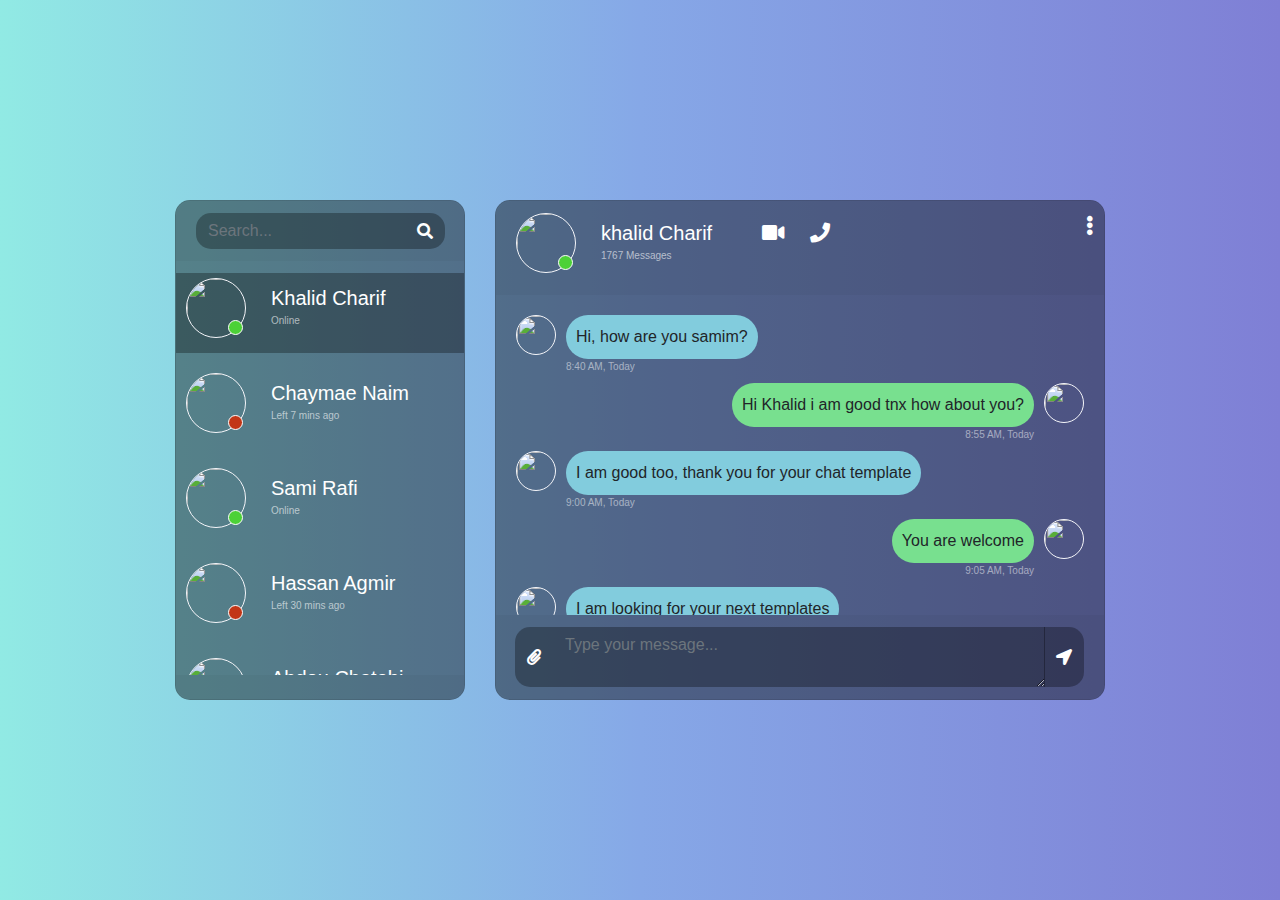
==== chat.html @ c2d8a464 "last modi" ====
<!DOCTYPE html>
<html>
	<head>
		<title>Chat</title>
		<!-- Bootstrap -->
		<link rel="stylesheet" href="https://stackpath.bootstrapcdn.com/bootstrap/4.1.3/css/bootstrap.min.css" >
		<!-- Font awesome -->
		<link rel="stylesheet" href="https://use.fontawesome.com/releases/v5.5.0/css/all.css" >
		<!-- CSS -->
		<link rel="stylesheet" type="text/css" href="chat.css">
	</head>
	<body>
		<div class="container-fluid h-100">
			<div class="row justify-content-center h-100">
				<div class="col-md-4 col-xl-3 chat"><div class="card mb-sm-3 mb-md-0 contacts_card">
					<div class="card-header">
						<div class="input-group">
							<input type="text" placeholder="Search..." name="" class="form-control search">
							<div class="input-group-prepend">
								<span class="input-group-text search_btn"><i class="fas fa-search"></i></span>
							</div>
						</div>
					</div>
					<div class="card-body contacts_body">
						<ui class="contacts">
						<li class="active">
							<div class="d-flex bd-highlight">
								<div class="img_cont">
									<img src="https://static.turbosquid.com/Preview/001292/481/WV/_D.jpg" class="rounded-circle user_img">
									<span class="online_icon"></span>
								</div>
								<div class="user_info">
									<span>Khalid Charif</span>
									<p>Online</p>
								</div>
							</div>
						</li>
						<li>
							<div class="d-flex bd-highlight">
								<div class="img_cont">
									<img src="https://2.bp.blogspot.com/-8ytYF7cfPkQ/WkPe1-rtrcI/AAAAAAAAGqU/FGfTDVgkcIwmOTtjLka51vineFBExJuSACLcBGAs/s320/31.jpg" class="rounded-circle user_img">
									<span class="online_icon offline"></span>
								</div>
								<div class="user_info">
									<span>Chaymae Naim</span>
									<p>Left 7 mins ago</p>
								</div>
							</div>
						</li>
						<li>
							<div class="d-flex bd-highlight">
								<div class="img_cont">
									<img src="https://i.pinimg.com/originals/ac/b9/90/acb990190ca1ddbb9b20db303375bb58.jpg" class="rounded-circle user_img">
									<span class="online_icon"></span>
								</div>
								<div class="user_info">
									<span>Sami Rafi</span>
									<p>Online</p>
								</div>
							</div>
						</li>
						<li>
							<div class="d-flex bd-highlight">
								<div class="img_cont">
									<img src="https://avatars.hsoubcdn.com/ed57f9e6329993084a436b89498b6088?s=256" class="rounded-circle user_img">
									<span class="online_icon offline"></span>
								</div>
								<div class="user_info">
									<span>Hassan Agmir</span>
									<p>Left 30 mins ago</p>
								</div>
							</div>
						</li>
						<li>
							<div class="d-flex bd-highlight">
								<div class="img_cont">
									<img src="https://static.turbosquid.com/Preview/001214/650/2V/boy-cartoon-3D-model_D.jpg" class="rounded-circle user_img">
									<span class="online_icon offline"></span>
								</div>
								<div class="user_info">
									<span>Abdou Chatabi</span>
									<p>Left 50 mins ago</p>
								</div>
							</div>
						</li>
						</ui>
					</div>
					<div class="card-footer"></div>
				</div></div>
				<div class="col-md-8 col-xl-6 chat">
					<div class="card">
						<div class="card-header msg_head">
							<div class="d-flex bd-highlight">
								<div class="img_cont">
									<img src="https://static.turbosquid.com/Preview/001292/481/WV/_D.jpg" class="rounded-circle user_img">
									<span class="online_icon"></span>
								</div>
								<div class="user_info">
									<span>khalid Charif</span>
									<p>1767 Messages</p>
								</div>
								<div class="video_cam">
									<span><i class="fas fa-video"></i></span>
									<span><i class="fas fa-phone"></i></span>
								</div>
							</div>
							<span id="action_menu_btn"><i class="fas fa-ellipsis-v"></i></span>
							<div class="action_menu">
								<ul>
									<li><i class="fas fa-user-circle"></i> View profile</li>
									<li><i class="fas fa-users"></i> Add to close friends</li>
									<li><i class="fas fa-plus"></i> Add to group</li>
									<li><i class="fas fa-ban"></i> Block</li>
								</ul>
							</div>
						</div>
						<div class="card-body msg_card_body">
							<div class="d-flex justify-content-start mb-4">
								<div class="img_cont_msg">
									<img src="https://static.turbosquid.com/Preview/001292/481/WV/_D.jpg" class="rounded-circle user_img_msg">
								</div>
								<div class="msg_cotainer">
									Hi, how are you samim?
									<span class="msg_time">8:40 AM, Today</span>
								</div>
							</div>
							<div class="d-flex justify-content-end mb-4">
								<div class="msg_cotainer_send">
									Hi Khalid i am good tnx how about you?
									<span class="msg_time_send">8:55 AM, Today</span>
								</div>
								<div class="img_cont_msg">
							<img src="https://avatars.hsoubcdn.com/ed57f9e6329993084a436b89498b6088?s=256" class="rounded-circle user_img_msg">
								</div>
							</div>
							<div class="d-flex justify-content-start mb-4">
								<div class="img_cont_msg">
									<img src="https://static.turbosquid.com/Preview/001292/481/WV/_D.jpg" class="rounded-circle user_img_msg">
								</div>
								<div class="msg_cotainer">
									I am good too, thank you for your chat template
									<span class="msg_time">9:00 AM, Today</span>
								</div>
							</div>
							<div class="d-flex justify-content-end mb-4">
								<div class="msg_cotainer_send">
									You are welcome
									<span class="msg_time_send">9:05 AM, Today</span>
								</div>
								<div class="img_cont_msg">
							<img src="https://avatars.hsoubcdn.com/ed57f9e6329993084a436b89498b6088?s=256" class="rounded-circle user_img_msg">
								</div>
							</div>
							<div class="d-flex justify-content-start mb-4">
								<div class="img_cont_msg">
									<img src="https://static.turbosquid.com/Preview/001292/481/WV/_D.jpg" class="rounded-circle user_img_msg">
								</div>
								<div class="msg_cotainer">
									I am looking for your next templates
									<span class="msg_time">9:07 AM, Today</span>
								</div>
							</div>
							<div class="d-flex justify-content-end mb-4">
								<div class="msg_cotainer_send">
									Ok, thank you have a good day
									<span class="msg_time_send">9:10 AM, Today</span>
								</div>
								<div class="img_cont_msg">
						<img src="https://avatars.hsoubcdn.com/ed57f9e6329993084a436b89498b6088?s=256" class="rounded-circle user_img_msg">
								</div>
							</div>
							<div class="d-flex justify-content-start mb-4">
								<div class="img_cont_msg">
									<img src="https://static.turbosquid.com/Preview/001292/481/WV/_D.jpg" class="rounded-circle user_img_msg">
								</div>
								<div class="msg_cotainer">
									Bye, see you
									<span class="msg_time">9:12 AM, Today</span>
								</div>
							</div>
						</div>
						<div class="card-footer">
							<div class="input-group">
								<div class="input-group-append">
									<span class="input-group-text attach_btn"><i class="fas fa-paperclip"></i></span>
								</div>
								<textarea name="" class="form-control type_msg" placeholder="Type your message..."></textarea>
								<div class="input-group-append">
									<span class="input-group-text send_btn"><i class="fas fa-location-arrow"></i></span>
								</div>
							</div>
						</div>
					</div>
				</div>
			</div>
		</div>
	<!-- JQuery -->
	<script src="https://ajax.googleapis.com/ajax/libs/jquery/3.3.1/jquery.min.js"></script>
	<script type="text/javascript" src="chat.js"></script>
	</body>
</html>
---- chat.css ----
body,
html {
	height: 100%;
	margin: 0;
	background: #7F7FD5;
	background: -webkit-linear-gradient(to right, #91EAE4, #86A8E7, #7F7FD5);
	background: linear-gradient(to right, #91EAE4, #86A8E7, #7F7FD5);
}

.chat {
	margin-top: auto;
	margin-bottom: auto;
}

.card {
	height: 500px;
	border-radius: 15px !important;
	background-color: rgba(0, 0, 0, 0.4) !important;
}

.contacts_body {
	padding: 0.75rem 0 !important;
	overflow-y: auto;
	white-space: nowrap;
}

.msg_card_body {
	overflow-y: auto;
}

.card-header {
	border-radius: 15px 15px 0 0 !important;
	border-bottom: 0 !important;
}

.card-footer {
	border-radius: 0 0 15px 15px !important;
	border-top: 0 !important;
}

.container {
	align-content: center;
}

.search {
	border-radius: 15px 0 0 15px !important;
	background-color: rgba(0, 0, 0, 0.3) !important;
	border: 0 !important;
	color: white !important;
}

.search:focus {
	box-shadow: none !important;
	outline: 0px !important;
}

.type_msg {
	background-color: rgba(0, 0, 0, 0.3) !important;
	border: 0 !important;
	color: white !important;
	height: 60px !important;
	overflow-y: auto;
}

.type_msg:focus {
	box-shadow: none !important;
	outline: 0px !important;
}

.attach_btn {
	border-radius: 15px 0 0 15px !important;
	background-color: rgba(0, 0, 0, 0.3) !important;
	border: 0 !important;
	color: white !important;
	cursor: pointer;
}

.send_btn {
	border-radius: 0 15px 15px 0 !important;
	background-color: rgba(0, 0, 0, 0.3) !important;
	border: 0 !important;
	color: white !important;
	cursor: pointer;
}

.search_btn {
	border-radius: 0 15px 15px 0 !important;
	background-color: rgba(0, 0, 0, 0.3) !important;
	border: 0 !important;
	color: white !important;
	cursor: pointer;
}

.contacts {
	list-style: none;
	padding: 0;
}

.contacts li {
	width: 100% !important;
	padding: 5px 10px;
	margin-bottom: 15px !important;
}

.active {
	background-color: rgba(0, 0, 0, 0.3);
}

.user_img {
	height: 60px;
	width: 60px;
	border: 1.5px solid #f5f6fa;
}

.user_img_msg {
	height: 40px;
	width: 40px;
	border: 1.5px solid #f5f6fa;
}

.img_cont {
	position: relative;
	height: 70px;
	width: 70px;
}

.img_cont_msg {
	height: 40px;
	width: 40px;
}

.online_icon {
	position: absolute;
	height: 15px;
	width: 15px;
	background-color: #4cd137;
	border-radius: 50%;
	bottom: 13px;
	right: 13px;
	border: 1.5px solid white;
}

.offline {
	background-color: #c23616 !important;
}

.user_info {
	margin-top: auto;
	margin-bottom: auto;
	margin-left: 15px;
}

.user_info span {
	font-size: 20px;
	color: white;
}

.user_info p {
	font-size: 10px;
	color: rgba(255, 255, 255, 0.6);
}

.video_cam {
	margin-left: 50px;
	margin-top: 5px;
}

.video_cam span {
	color: white;
	font-size: 20px;
	cursor: pointer;
	margin-right: 20px;
}

.msg_cotainer {
	margin-top: auto;
	margin-bottom: auto;
	margin-left: 10px;
	border-radius: 25px;
	background-color: #82ccdd;
	padding: 10px;
	position: relative;
}

.msg_cotainer_send {
	margin-top: auto;
	margin-bottom: auto;
	margin-right: 10px;
	border-radius: 25px;
	background-color: #78e08f;
	padding: 10px;
	position: relative;
}

.msg_time {
	position: absolute;
	left: 0;
	bottom: -15px;
	color: rgba(255, 255, 255, 0.5);
	font-size: 10px;
}

.msg_time_send {
	position: absolute;
	right: 0;
	bottom: -15px;
	color: rgba(255, 255, 255, 0.5);
	font-size: 10px;
}

.msg_head {
	position: relative;
}

#action_menu_btn {
	position: absolute;
	right: 10px;
	top: 10px;
	color: white;
	cursor: pointer;
	font-size: 20px;
}

.action_menu {
	z-index: 1;
	position: absolute;
	padding: 15px 0;
	background-color: rgba(0, 0, 0, 0.5);
	color: white;
	border-radius: 15px;
	top: 30px;
	right: 15px;
	display: none;
}

.action_menu ul {
	list-style: none;
	padding: 0;
	margin: 0;
}

.action_menu ul li {
	width: 100%;
	padding: 10px 15px;
	margin-bottom: 5px;
}

.action_menu ul li i {
	padding-right: 10px;
}

.action_menu ul li:hover {
	cursor: pointer;
	background-color: rgba(0, 0, 0, 0.2);
}


/* width */

::-webkit-scrollbar {
	width: 10px;
}


/* Track */

::-webkit-scrollbar-track {
	background: #f1f1f1;
}


/* Handle */

::-webkit-scrollbar-thumb {
	background: #888;
}


/* Handle on hover */

::-webkit-scrollbar-thumb:hover {
	background: #555;
}

@media(max-width: 576px) {
	.contacts_card {
		margin-bottom: 15px !important;
	}
}
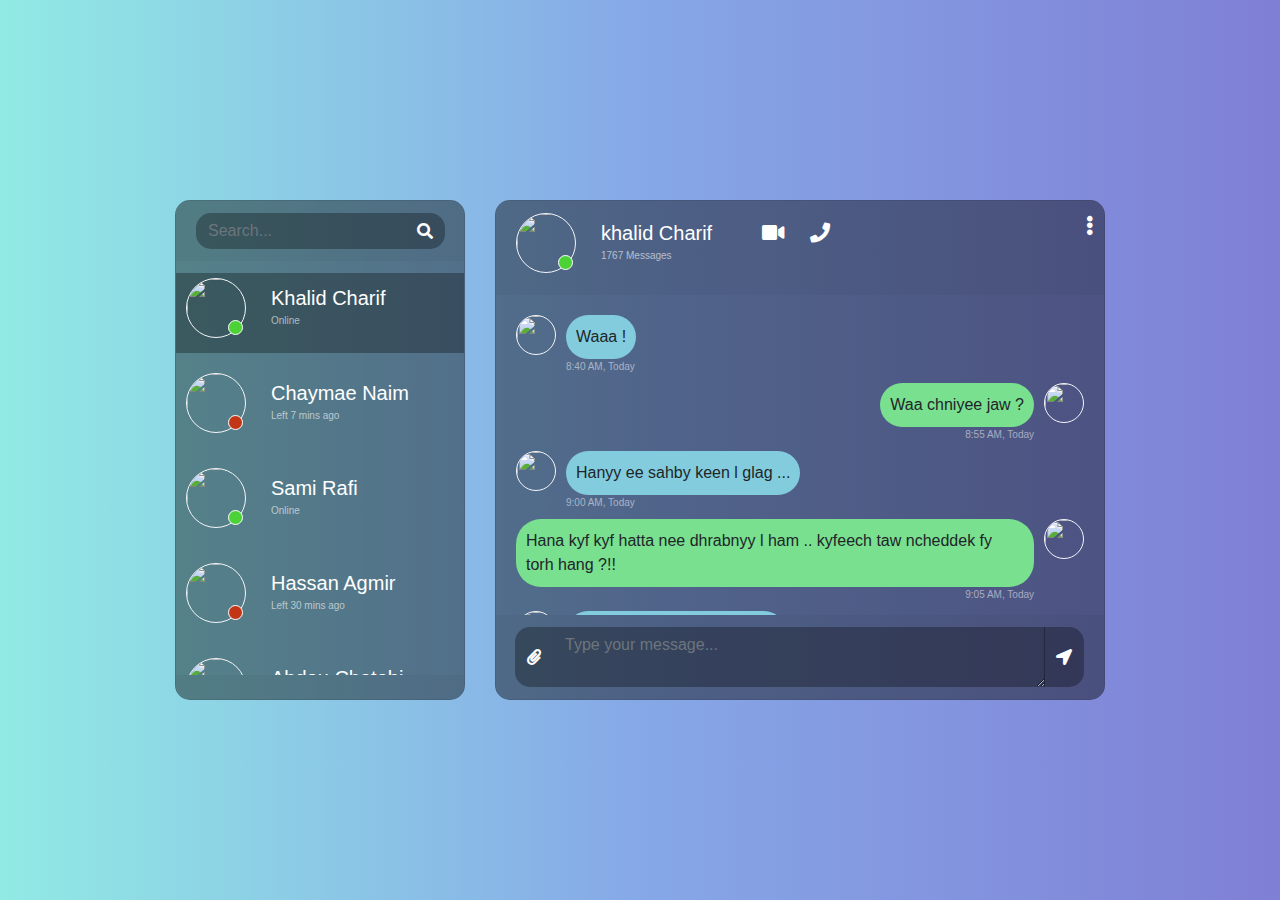
==== commit aed34565: "chat.js" ====
--- a/chat.html
+++ b/chat.html
@@ -120,13 +120,13 @@
 									<img src="https://static.turbosquid.com/Preview/001292/481/WV/_D.jpg" class="rounded-circle user_img_msg">
 								</div>
 								<div class="msg_cotainer">
-									Hi, how are you samim?
+									Waaa !
 									<span class="msg_time">8:40 AM, Today</span>
 								</div>
 							</div>
 							<div class="d-flex justify-content-end mb-4">
 								<div class="msg_cotainer_send">
-									Hi Khalid i am good tnx how about you?
+									Waa chniyee jaw ?
 									<span class="msg_time_send">8:55 AM, Today</span>
 								</div>
 								<div class="img_cont_msg">
@@ -138,13 +138,13 @@
 									<img src="https://static.turbosquid.com/Preview/001292/481/WV/_D.jpg" class="rounded-circle user_img_msg">
 								</div>
 								<div class="msg_cotainer">
-									I am good too, thank you for your chat template
+									Hanyy ee sahby keen l glag ...
 									<span class="msg_time">9:00 AM, Today</span>
 								</div>
 							</div>
 							<div class="d-flex justify-content-end mb-4">
 								<div class="msg_cotainer_send">
-									You are welcome
+									Hana kyf kyf hatta nee dhrabnyy l ham .. kyfeech taw ncheddek fy torh hang ?!!
 									<span class="msg_time_send">9:05 AM, Today</span>
 								</div>
 								<div class="img_cont_msg">
@@ -156,13 +156,13 @@
 									<img src="https://static.turbosquid.com/Preview/001292/481/WV/_D.jpg" class="rounded-circle user_img_msg">
 								</div>
 								<div class="msg_cotainer">
-									I am looking for your next templates
+									W l kheser me yaaml chyy ? 
 									<span class="msg_time">9:07 AM, Today</span>
 								</div>
 							</div>
 							<div class="d-flex justify-content-end mb-4">
 								<div class="msg_cotainer_send">
-									Ok, thank you have a good day
+									Qahwet rebeh w dokheenou aa lkheser
 									<span class="msg_time_send">9:10 AM, Today</span>
 								</div>
 								<div class="img_cont_msg">
@@ -174,7 +174,7 @@
 									<img src="https://static.turbosquid.com/Preview/001292/481/WV/_D.jpg" class="rounded-circle user_img_msg">
 								</div>
 								<div class="msg_cotainer">
-									Bye, see you
+									Hahahaha barra ayyy
 									<span class="msg_time">9:12 AM, Today</span>
 								</div>
 							</div>
